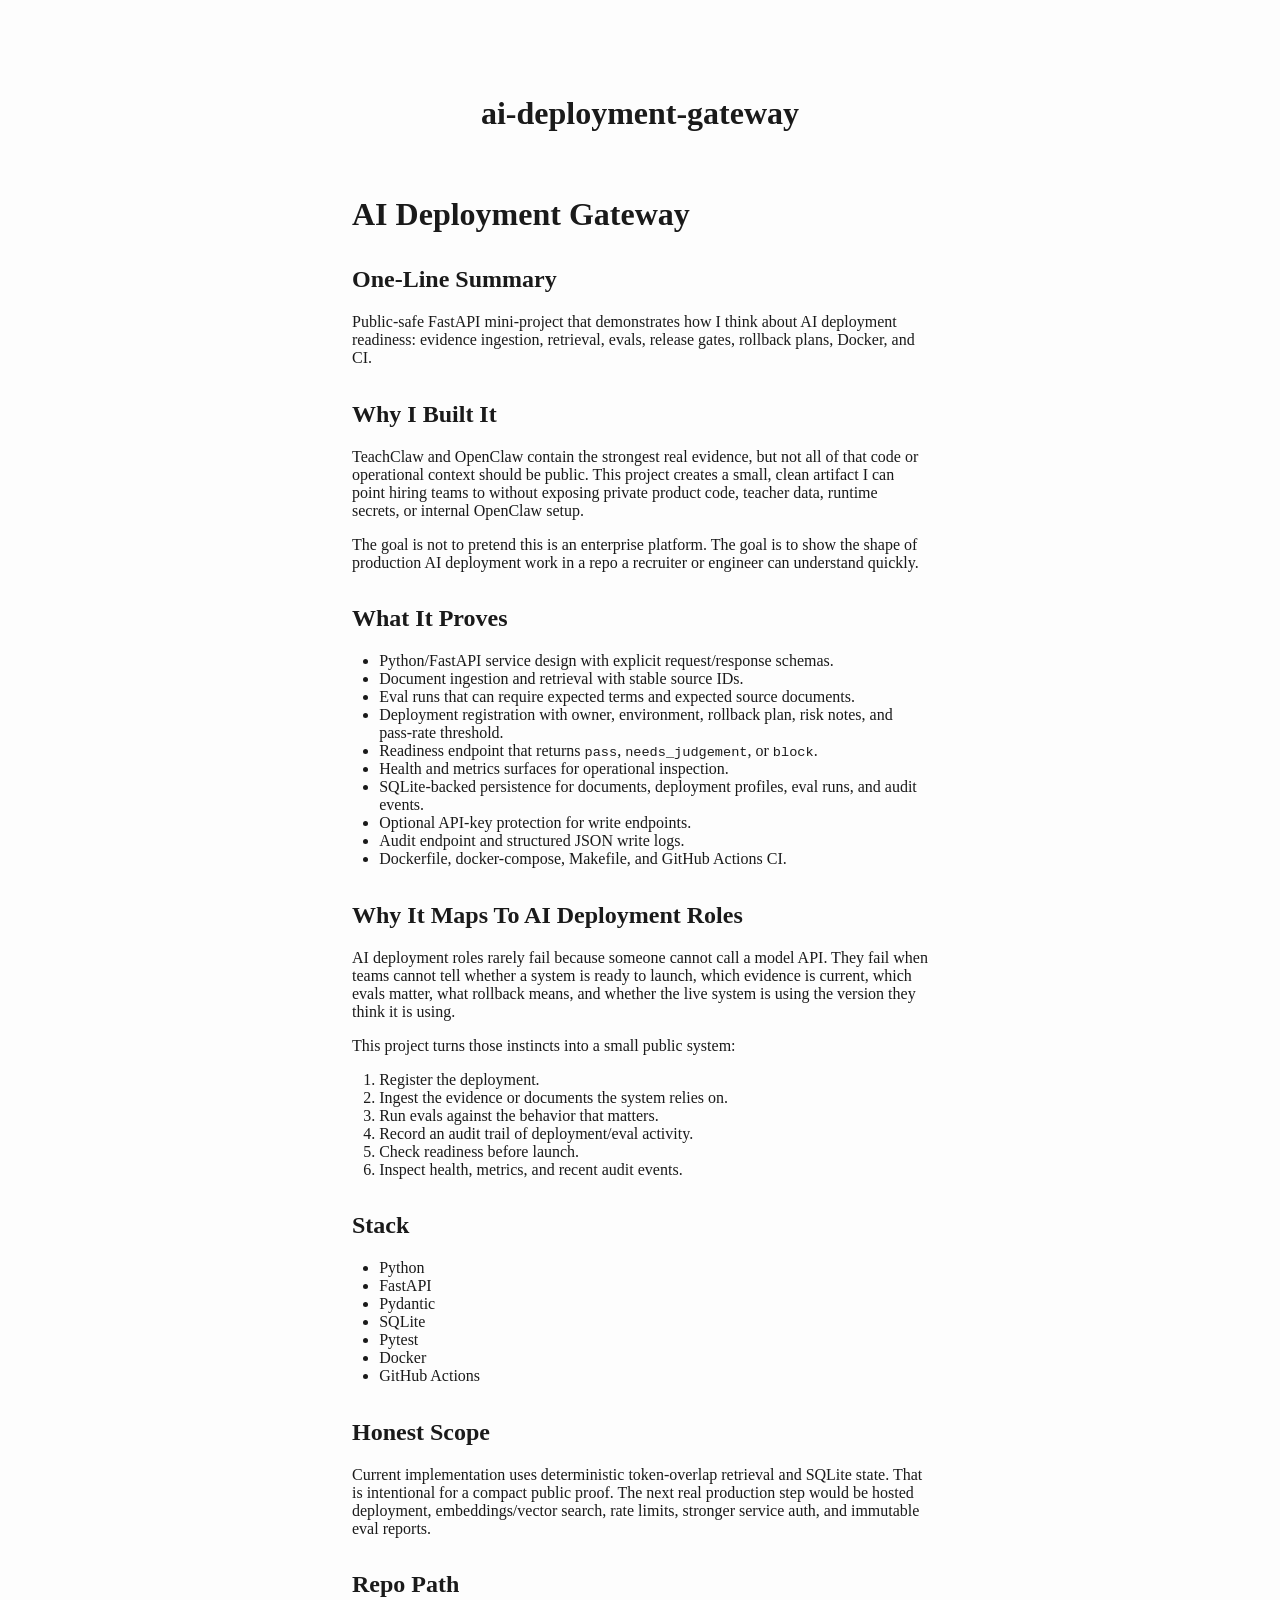
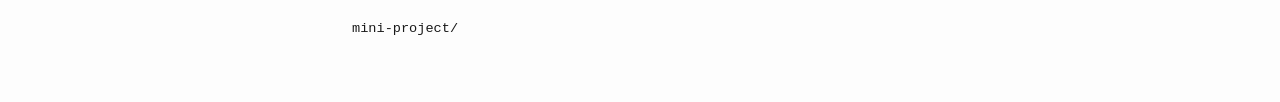
==== case-studies/ai-deployment-gateway.html @ 60f1266c "Publish AI deployment portfolio" ====
<!DOCTYPE html>
<html xmlns="http://www.w3.org/1999/xhtml">
<head>
  <meta charset="utf-8" />
  <meta name="generator" content="pandoc" />
  <meta name="viewport" content="width=device-width, initial-scale=1.0, user-scalable=yes" />
  <title>ai-deployment-gateway</title>
  <style>
    /* Default styles provided by pandoc.
    ** See https://pandoc.org/MANUAL.html#variables-for-html for config info.
    */
    html {
      color: #1a1a1a;
      background-color: #fdfdfd;
    }
    body {
      margin: 0 auto;
      max-width: 36em;
      padding-left: 50px;
      padding-right: 50px;
      padding-top: 50px;
      padding-bottom: 50px;
      hyphens: auto;
      overflow-wrap: break-word;
      text-rendering: optimizeLegibility;
      font-kerning: normal;
    }
    @media (max-width: 600px) {
      body {
        font-size: 0.9em;
        padding: 12px;
      }
      h1 {
        font-size: 1.8em;
      }
    }
    @media print {
      html {
        background-color: white;
      }
      body {
        background-color: transparent;
        color: black;
        font-size: 12pt;
      }
      p, h2, h3 {
        orphans: 3;
        widows: 3;
      }
      h2, h3, h4 {
        page-break-after: avoid;
      }
    }
    p {
      margin: 1em 0;
    }
    a {
      color: #1a1a1a;
    }
    a:visited {
      color: #1a1a1a;
    }
    img {
      max-width: 100%;
    }
    svg {
      height: auto;
      max-width: 100%;
    }
    h1, h2, h3, h4, h5, h6 {
      margin-top: 1.4em;
    }
    h5, h6 {
      font-size: 1em;
      font-style: italic;
    }
    h6 {
      font-weight: normal;
    }
    ol, ul {
      padding-left: 1.7em;
      margin-top: 1em;
    }
    li > ol, li > ul {
      margin-top: 0;
    }
    blockquote {
      margin: 1em 0 1em 1.7em;
      padding-left: 1em;
      border-left: 2px solid #e6e6e6;
      color: #606060;
    }
    code {
      font-family: Menlo, Monaco, Consolas, 'Lucida Console', monospace;
      font-size: 85%;
      margin: 0;
      hyphens: manual;
    }
    pre {
      margin: 1em 0;
      overflow: auto;
    }
    pre code {
      padding: 0;
      overflow: visible;
      overflow-wrap: normal;
    }
    .sourceCode {
     background-color: transparent;
     overflow: visible;
    }
    hr {
      border: none;
      border-top: 1px solid #1a1a1a;
      height: 1px;
      margin: 1em 0;
    }
    table {
      margin: 1em 0;
      border-collapse: collapse;
      width: 100%;
      overflow-x: auto;
      display: block;
      font-variant-numeric: lining-nums tabular-nums;
    }
    table caption {
      margin-bottom: 0.75em;
    }
    tbody {
      margin-top: 0.5em;
      border-top: 1px solid #1a1a1a;
      border-bottom: 1px solid #1a1a1a;
    }
    th {
      border-top: 1px solid #1a1a1a;
      padding: 0.25em 0.5em 0.25em 0.5em;
    }
    td {
      padding: 0.125em 0.5em 0.25em 0.5em;
    }
    header {
      margin-bottom: 4em;
      text-align: center;
    }
    #TOC li {
      list-style: none;
    }
    #TOC ul {
      padding-left: 1.3em;
    }
    #TOC > ul {
      padding-left: 0;
    }
    #TOC a:not(:hover) {
      text-decoration: none;
    }
    code{white-space: pre-wrap;}
    span.smallcaps{font-variant: small-caps;}
    div.columns{display: flex; gap: min(4vw, 1.5em);}
    div.column{flex: auto; overflow-x: auto;}
    div.hanging-indent{margin-left: 1.5em; text-indent: -1.5em;}
    /* The extra [class] is a hack that increases specificity enough to
       override a similar rule in reveal.js */
    ul.task-list[class]{list-style: none;}
    ul.task-list li input[type="checkbox"] {
      font-size: inherit;
      width: 0.8em;
      margin: 0 0.8em 0.2em -1.6em;
      vertical-align: middle;
    }
    .display.math{display: block; text-align: center; margin: 0.5rem auto;}
  </style>
</head>
<body>
<header id="title-block-header">
<h1 class="title">ai-deployment-gateway</h1>
</header>
<h1 id="ai-deployment-gateway">AI Deployment Gateway</h1>
<h2 id="one-line-summary">One-Line Summary</h2>
<p>Public-safe FastAPI mini-project that demonstrates how I think about
AI deployment readiness: evidence ingestion, retrieval, evals, release
gates, rollback plans, Docker, and CI.</p>
<h2 id="why-i-built-it">Why I Built It</h2>
<p>TeachClaw and OpenClaw contain the strongest real evidence, but not
all of that code or operational context should be public. This project
creates a small, clean artifact I can point hiring teams to without
exposing private product code, teacher data, runtime secrets, or
internal OpenClaw setup.</p>
<p>The goal is not to pretend this is an enterprise platform. The goal
is to show the shape of production AI deployment work in a repo a
recruiter or engineer can understand quickly.</p>
<h2 id="what-it-proves">What It Proves</h2>
<ul>
<li>Python/FastAPI service design with explicit request/response
schemas.</li>
<li>Document ingestion and retrieval with stable source IDs.</li>
<li>Eval runs that can require expected terms and expected source
documents.</li>
<li>Deployment registration with owner, environment, rollback plan, risk
notes, and pass-rate threshold.</li>
<li>Readiness endpoint that returns <code>pass</code>,
<code>needs_judgement</code>, or <code>block</code>.</li>
<li>Health and metrics surfaces for operational inspection.</li>
<li>SQLite-backed persistence for documents, deployment profiles, eval
runs, and audit events.</li>
<li>Optional API-key protection for write endpoints.</li>
<li>Audit endpoint and structured JSON write logs.</li>
<li>Dockerfile, docker-compose, Makefile, and GitHub Actions CI.</li>
</ul>
<h2 id="why-it-maps-to-ai-deployment-roles">Why It Maps To AI Deployment
Roles</h2>
<p>AI deployment roles rarely fail because someone cannot call a model
API. They fail when teams cannot tell whether a system is ready to
launch, which evidence is current, which evals matter, what rollback
means, and whether the live system is using the version they think it is
using.</p>
<p>This project turns those instincts into a small public system:</p>
<ol type="1">
<li>Register the deployment.</li>
<li>Ingest the evidence or documents the system relies on.</li>
<li>Run evals against the behavior that matters.</li>
<li>Record an audit trail of deployment/eval activity.</li>
<li>Check readiness before launch.</li>
<li>Inspect health, metrics, and recent audit events.</li>
</ol>
<h2 id="stack">Stack</h2>
<ul>
<li>Python</li>
<li>FastAPI</li>
<li>Pydantic</li>
<li>SQLite</li>
<li>Pytest</li>
<li>Docker</li>
<li>GitHub Actions</li>
</ul>
<h2 id="honest-scope">Honest Scope</h2>
<p>Current implementation uses deterministic token-overlap retrieval and
SQLite state. That is intentional for a compact public proof. The next
real production step would be hosted deployment, embeddings/vector
search, rate limits, stronger service auth, and immutable eval
reports.</p>
<h2 id="repo-path">Repo Path</h2>
<p><code>mini-project/</code></p>
</body>
</html>
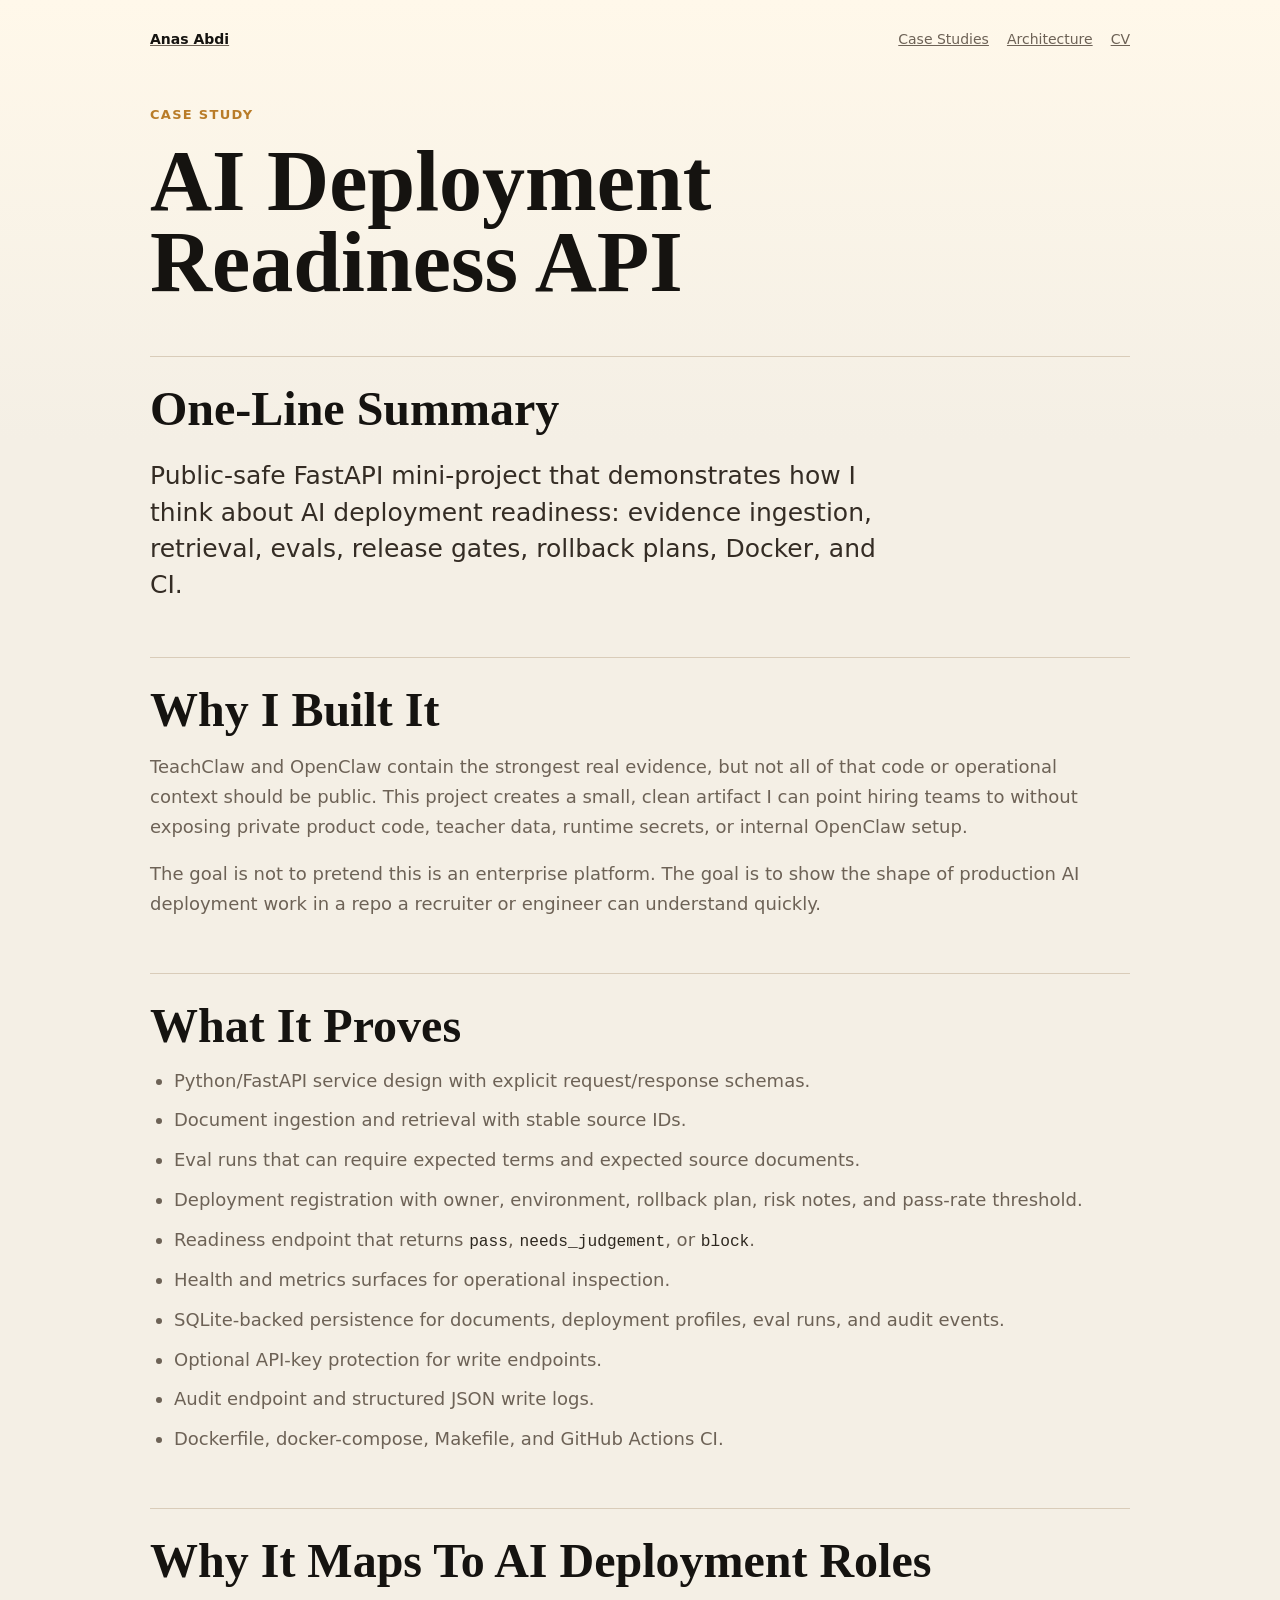
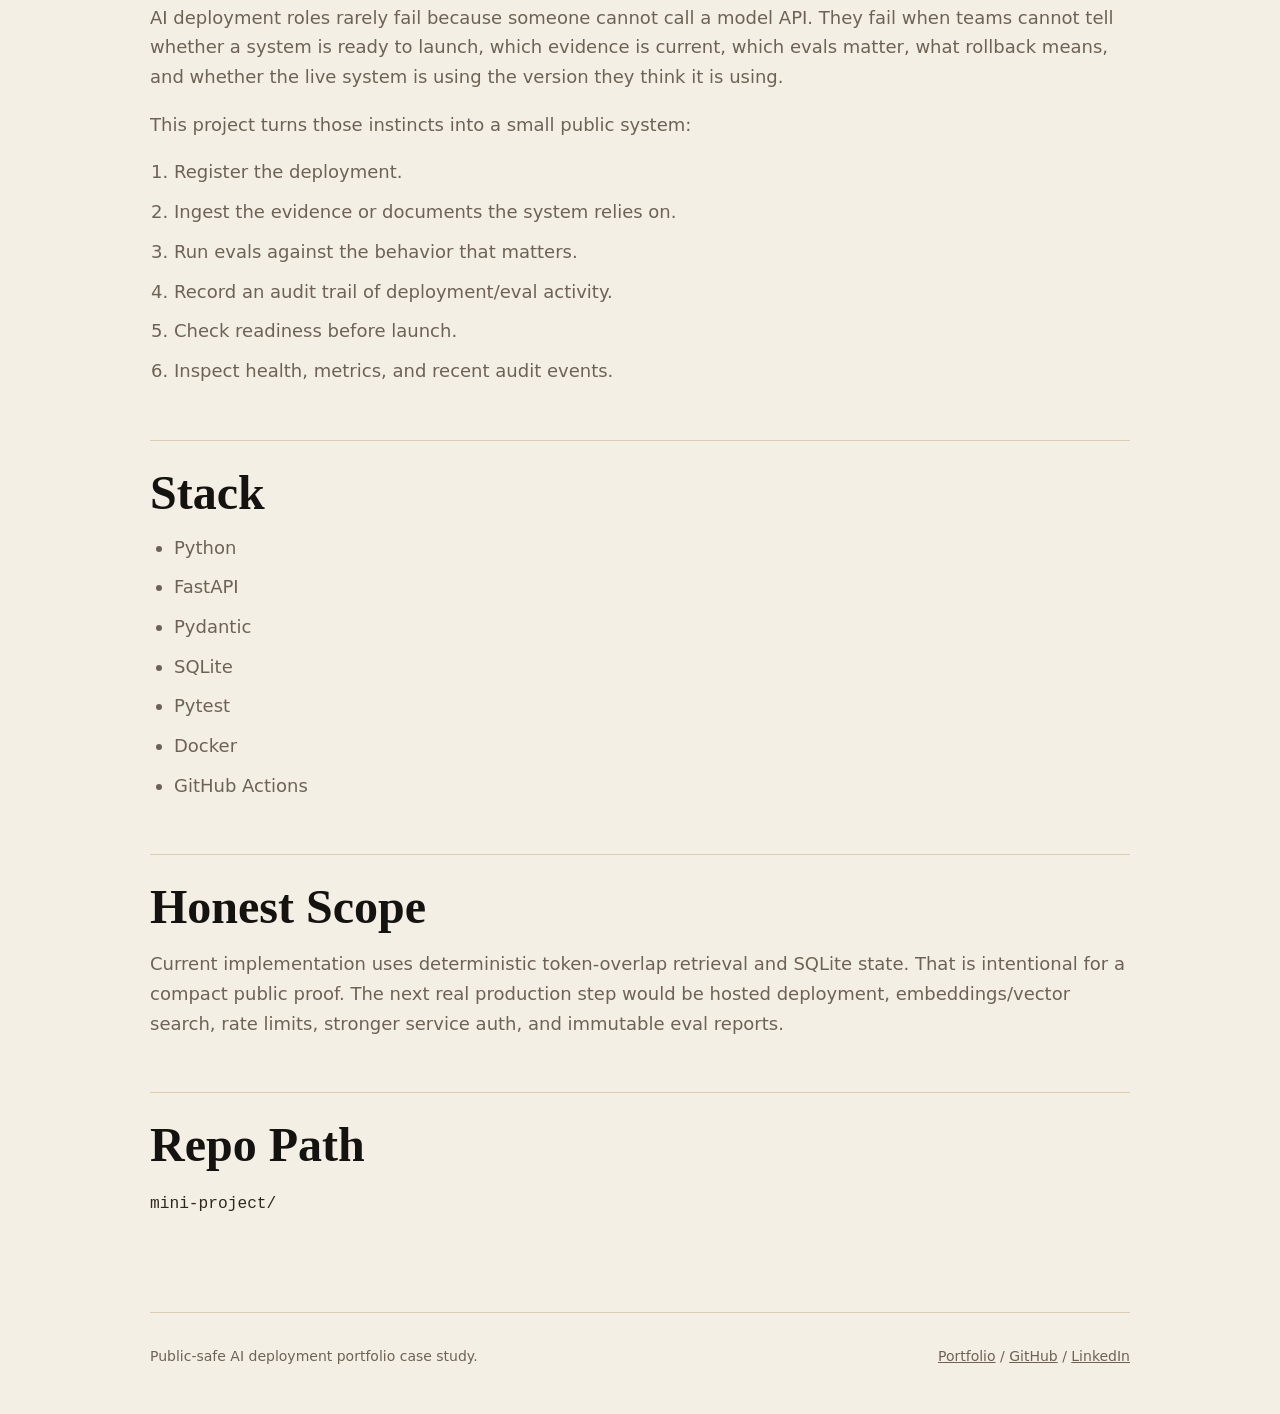
==== commit 5498b770: "Refresh portfolio light showcase" ====
--- a/case-studies/ai-deployment-gateway.html
+++ b/case-studies/ai-deployment-gateway.html
@@ -1,181 +1,22 @@
-<!DOCTYPE html>
-<html xmlns="http://www.w3.org/1999/xhtml">
-<head>
-  <meta charset="utf-8" />
-  <meta name="generator" content="pandoc" />
-  <meta name="viewport" content="width=device-width, initial-scale=1.0, user-scalable=yes" />
-  <title>ai-deployment-gateway</title>
-  <style>
-    /* Default styles provided by pandoc.
-    ** See https://pandoc.org/MANUAL.html#variables-for-html for config info.
-    */
-    html {
-      color: #1a1a1a;
-      background-color: #fdfdfd;
-    }
-    body {
-      margin: 0 auto;
-      max-width: 36em;
-      padding-left: 50px;
-      padding-right: 50px;
-      padding-top: 50px;
-      padding-bottom: 50px;
-      hyphens: auto;
-      overflow-wrap: break-word;
-      text-rendering: optimizeLegibility;
-      font-kerning: normal;
-    }
-    @media (max-width: 600px) {
-      body {
-        font-size: 0.9em;
-        padding: 12px;
-      }
-      h1 {
-        font-size: 1.8em;
-      }
-    }
-    @media print {
-      html {
-        background-color: white;
-      }
-      body {
-        background-color: transparent;
-        color: black;
-        font-size: 12pt;
-      }
-      p, h2, h3 {
-        orphans: 3;
-        widows: 3;
-      }
-      h2, h3, h4 {
-        page-break-after: avoid;
-      }
-    }
-    p {
-      margin: 1em 0;
-    }
-    a {
-      color: #1a1a1a;
-    }
-    a:visited {
-      color: #1a1a1a;
-    }
-    img {
-      max-width: 100%;
-    }
-    svg {
-      height: auto;
-      max-width: 100%;
-    }
-    h1, h2, h3, h4, h5, h6 {
-      margin-top: 1.4em;
-    }
-    h5, h6 {
-      font-size: 1em;
-      font-style: italic;
-    }
-    h6 {
-      font-weight: normal;
-    }
-    ol, ul {
-      padding-left: 1.7em;
-      margin-top: 1em;
-    }
-    li > ol, li > ul {
-      margin-top: 0;
-    }
-    blockquote {
-      margin: 1em 0 1em 1.7em;
-      padding-left: 1em;
-      border-left: 2px solid #e6e6e6;
-      color: #606060;
-    }
-    code {
-      font-family: Menlo, Monaco, Consolas, 'Lucida Console', monospace;
-      font-size: 85%;
-      margin: 0;
-      hyphens: manual;
-    }
-    pre {
-      margin: 1em 0;
-      overflow: auto;
-    }
-    pre code {
-      padding: 0;
-      overflow: visible;
-      overflow-wrap: normal;
-    }
-    .sourceCode {
-     background-color: transparent;
-     overflow: visible;
-    }
-    hr {
-      border: none;
-      border-top: 1px solid #1a1a1a;
-      height: 1px;
-      margin: 1em 0;
-    }
-    table {
-      margin: 1em 0;
-      border-collapse: collapse;
-      width: 100%;
-      overflow-x: auto;
-      display: block;
-      font-variant-numeric: lining-nums tabular-nums;
-    }
-    table caption {
-      margin-bottom: 0.75em;
-    }
-    tbody {
-      margin-top: 0.5em;
-      border-top: 1px solid #1a1a1a;
-      border-bottom: 1px solid #1a1a1a;
-    }
-    th {
-      border-top: 1px solid #1a1a1a;
-      padding: 0.25em 0.5em 0.25em 0.5em;
-    }
-    td {
-      padding: 0.125em 0.5em 0.25em 0.5em;
-    }
-    header {
-      margin-bottom: 4em;
-      text-align: center;
-    }
-    #TOC li {
-      list-style: none;
-    }
-    #TOC ul {
-      padding-left: 1.3em;
-    }
-    #TOC > ul {
-      padding-left: 0;
-    }
-    #TOC a:not(:hover) {
-      text-decoration: none;
-    }
-    code{white-space: pre-wrap;}
-    span.smallcaps{font-variant: small-caps;}
-    div.columns{display: flex; gap: min(4vw, 1.5em);}
-    div.column{flex: auto; overflow-x: auto;}
-    div.hanging-indent{margin-left: 1.5em; text-indent: -1.5em;}
-    /* The extra [class] is a hack that increases specificity enough to
-       override a similar rule in reveal.js */
-    ul.task-list[class]{list-style: none;}
-    ul.task-list li input[type="checkbox"] {
-      font-size: inherit;
-      width: 0.8em;
-      margin: 0 0.8em 0.2em -1.6em;
-      vertical-align: middle;
-    }
-    .display.math{display: block; text-align: center; margin: 0.5rem auto;}
-  </style>
-</head>
-<body>
-<header id="title-block-header">
-<h1 class="title">ai-deployment-gateway</h1>
-</header>
-<h1 id="ai-deployment-gateway">AI Deployment Gateway</h1>
+<!doctype html>
+<html lang="en">
+  <head>
+    <meta charset="utf-8" />
+    <meta name="viewport" content="width=device-width, initial-scale=1" />
+    <title>ai-deployment-gateway - Anas Abdi</title>
+    <link rel="stylesheet" href="../assets/case-study.css" />
+  </head>
+  <body>
+    <nav class="case-nav" aria-label="Case study navigation">
+      <a href="../index.html"><strong>Anas Abdi</strong></a>
+      <div>
+        <a href="../index.html#case-studies">Case Studies</a>
+        <a href="../index.html#architecture">Architecture</a>
+        <a href="../assets/cv-ai-deployment-fde.pdf">CV</a>
+      </div>
+    </nav>
+    <main class="case-body">
+<h1 id="ai-deployment-readiness-api">AI Deployment Readiness API</h1>
 <h2 id="one-line-summary">One-Line Summary</h2>
 <p>Public-safe FastAPI mini-project that demonstrates how I think about
 AI deployment readiness: evidence ingestion, retrieval, evals, release
@@ -241,5 +82,10 @@
 reports.</p>
 <h2 id="repo-path">Repo Path</h2>
 <p><code>mini-project/</code></p>
-</body>
+    </main>
+    <footer class="case-footer">
+      <span>Public-safe AI deployment portfolio case study.</span>
+      <span><a href="../index.html">Portfolio</a> / <a href="https://github.com/AnasInno">GitHub</a> / <a href="https://www.linkedin.com/in/anas-abdi-80b950271/">LinkedIn</a></span>
+    </footer>
+  </body>
 </html>
--- a/assets/case-study.css
+++ b/assets/case-study.css
@@ -0,0 +1,189 @@
+:root {
+  --ink: #151310;
+  --paper: #f4efe5;
+  --paper-soft: #fbf8f0;
+  --panel: #fffdf7;
+  --muted: #6d6256;
+  --line: #d9ccb9;
+  --brass: #b97c28;
+  --blue: #315d91;
+  --clay: #ae5a35;
+  --green: #557a41;
+  --radius: 8px;
+}
+
+* {
+  box-sizing: border-box;
+}
+
+html {
+  scroll-behavior: smooth;
+}
+
+body {
+  margin: 0;
+  color: var(--ink);
+  background:
+    linear-gradient(180deg, #fff8ea 0, var(--paper) 440px),
+    var(--paper);
+  font-family: Inter, ui-sans-serif, system-ui, -apple-system, BlinkMacSystemFont, "Segoe UI", sans-serif;
+  line-height: 1.65;
+}
+
+a {
+  color: inherit;
+}
+
+.case-nav,
+.case-body,
+.case-footer {
+  width: min(980px, calc(100% - 36px));
+  margin: 0 auto;
+}
+
+.case-nav {
+  display: flex;
+  justify-content: space-between;
+  gap: 18px;
+  align-items: center;
+  padding: 28px 0 56px;
+  color: var(--muted);
+  font-size: 14px;
+}
+
+.case-nav strong {
+  color: var(--ink);
+}
+
+.case-nav div {
+  display: flex;
+  gap: 18px;
+  flex-wrap: wrap;
+  justify-content: flex-end;
+}
+
+.case-body {
+  padding-bottom: 76px;
+}
+
+.case-body > h1:first-child {
+  max-width: 860px;
+  margin: 0 0 24px;
+  font-family: Georgia, "Times New Roman", serif;
+  font-size: clamp(44px, 7vw, 86px);
+  line-height: 0.94;
+  letter-spacing: 0;
+}
+
+.case-body > h1:first-child::before {
+  content: "Case study";
+  display: block;
+  margin-bottom: 18px;
+  color: var(--brass);
+  font-family: Inter, ui-sans-serif, system-ui, sans-serif;
+  font-size: 13px;
+  font-weight: 800;
+  letter-spacing: 0.1em;
+  line-height: 1.2;
+  text-transform: uppercase;
+}
+
+.case-body > h2 {
+  margin: 54px 0 14px;
+  padding-top: 28px;
+  border-top: 1px solid var(--line);
+  font-family: Georgia, "Times New Roman", serif;
+  font-size: clamp(28px, 4vw, 48px);
+  line-height: 1;
+  letter-spacing: 0;
+}
+
+.case-body > h3 {
+  margin: 30px 0 10px;
+  font-size: 22px;
+  letter-spacing: 0;
+}
+
+.case-body p,
+.case-body li {
+  color: var(--muted);
+  font-size: 18px;
+}
+
+.case-body p:first-of-type {
+  max-width: 760px;
+  color: #342c24;
+  font-size: clamp(20px, 2.3vw, 25px);
+  line-height: 1.45;
+}
+
+.case-body ul,
+.case-body ol {
+  display: grid;
+  gap: 10px;
+  padding-left: 24px;
+}
+
+.case-body pre {
+  overflow: auto;
+  margin: 18px 0;
+  border: 1px solid var(--line);
+  border-radius: var(--radius);
+  background: var(--panel);
+  padding: 18px;
+}
+
+.case-body code {
+  color: #2d271f;
+  font-family: "SFMono-Regular", Consolas, "Liberation Mono", Menlo, monospace;
+  font-size: 0.9em;
+  white-space: pre-wrap;
+}
+
+.case-body blockquote {
+  margin: 28px 0;
+  border-left: 4px solid var(--brass);
+  background: var(--panel);
+  padding: 16px 18px;
+  color: var(--muted);
+}
+
+.case-body table {
+  width: 100%;
+  border-collapse: collapse;
+  overflow-x: auto;
+  display: block;
+}
+
+.case-body th,
+.case-body td {
+  border-bottom: 1px solid var(--line);
+  padding: 10px;
+  text-align: left;
+}
+
+.case-footer {
+  display: flex;
+  justify-content: space-between;
+  gap: 20px;
+  padding: 32px 0 46px;
+  border-top: 1px solid var(--line);
+  color: var(--muted);
+  font-size: 14px;
+}
+
+@media (max-width: 720px) {
+  .case-nav,
+  .case-footer {
+    align-items: flex-start;
+    flex-direction: column;
+  }
+
+  .case-nav div {
+    justify-content: flex-start;
+  }
+
+  .case-body > h1:first-child {
+    font-size: clamp(40px, 12vw, 58px);
+  }
+}
